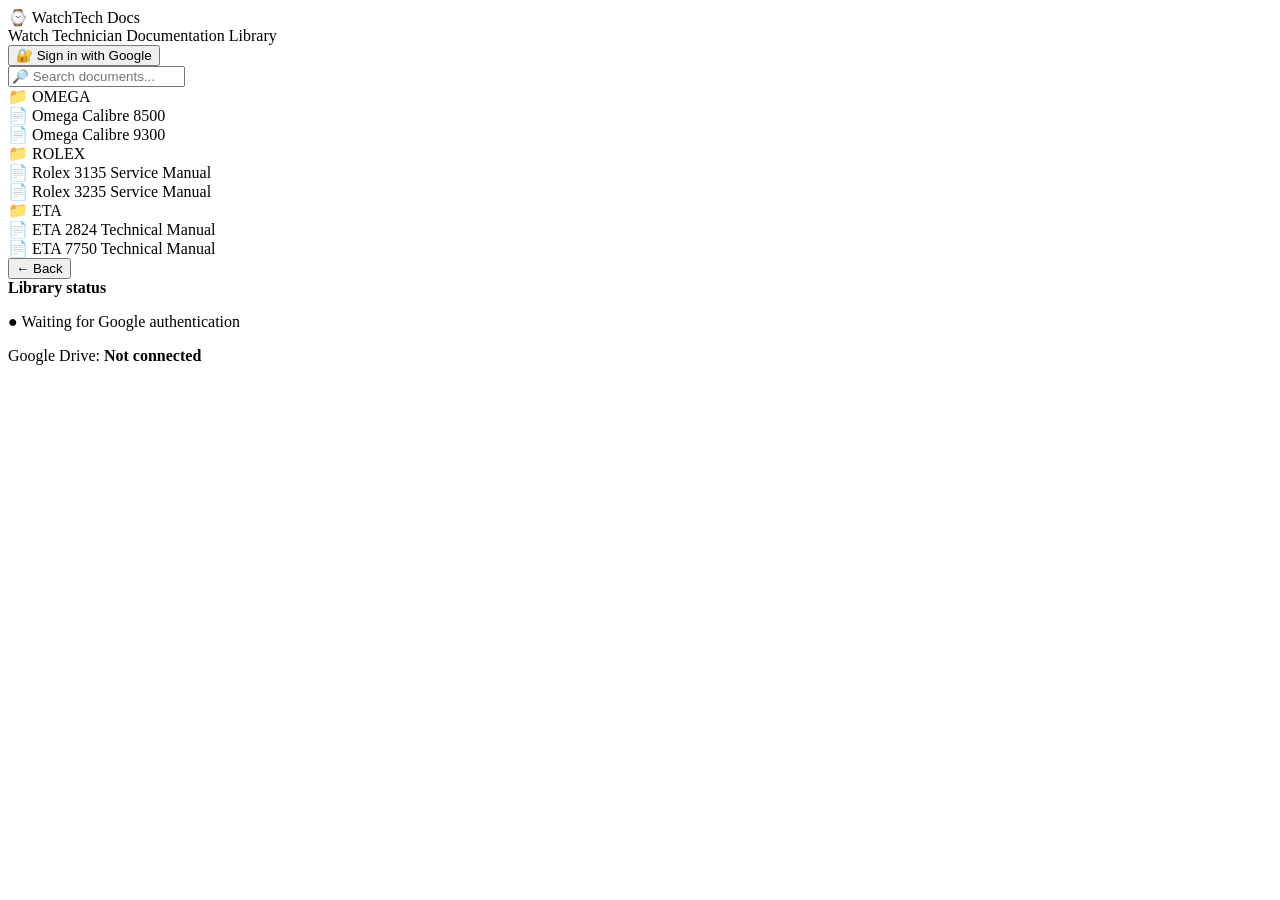
==== index_bak.html @ 0e1d1b46 "Rename index.html to index_bak.html" ====
<!DOCTYPE html>
<html lang="en">

<head>
    <meta charset="UTF-8">

    <meta name="viewport"
          content="width=device-width, initial-scale=1.0">

    <meta name="theme-color"
          content="#17202a">

    <title>WatchTech Docs</title>

    <link rel="stylesheet"
          href="style.css">

    <!-- Google Identity Services -->
    <script src="https://accounts.google.com/gsi/client"
            async
            defer></script>
</head>

<body>

<header>

    <div class="header-content">

        <div>
            <div class="logo">
                ⌚ WatchTech Docs
            </div>

            <div class="subtitle">
                Watch Technician Documentation Library
            </div>
        </div>

        <button class="sync-button"
                id="googleSignInButton">
            🔐 Sign in with Google
        </button>

    </div>

</header>


<main>

    <div id="userInfo"
         style="display:none; margin-bottom:20px;">
    </div>


    <input
        type="search"
        id="search"
        class="search-box"
        placeholder="🔎 Search documents..."
        oninput="searchDocuments()"
    >


    <div id="library"
         class="library">
    </div>

    <div id="breadcrumbs"></div>

    <div id="library"></div>

    <button id="backButton">
            ← Back
        </button>

<div id="breadcrumbs"></div>

<div id="library"></div>

    <div class="status">

        <strong>Library status</strong>

        <p id="connectionStatus">
            ● Waiting for Google authentication
        </p>

        <p>
            Google Drive:
            <strong id="driveStatus">
                Not connected
            </strong>
        </p>

    </div>

</main>


<script src="app.js"></script>

</body>
</html>
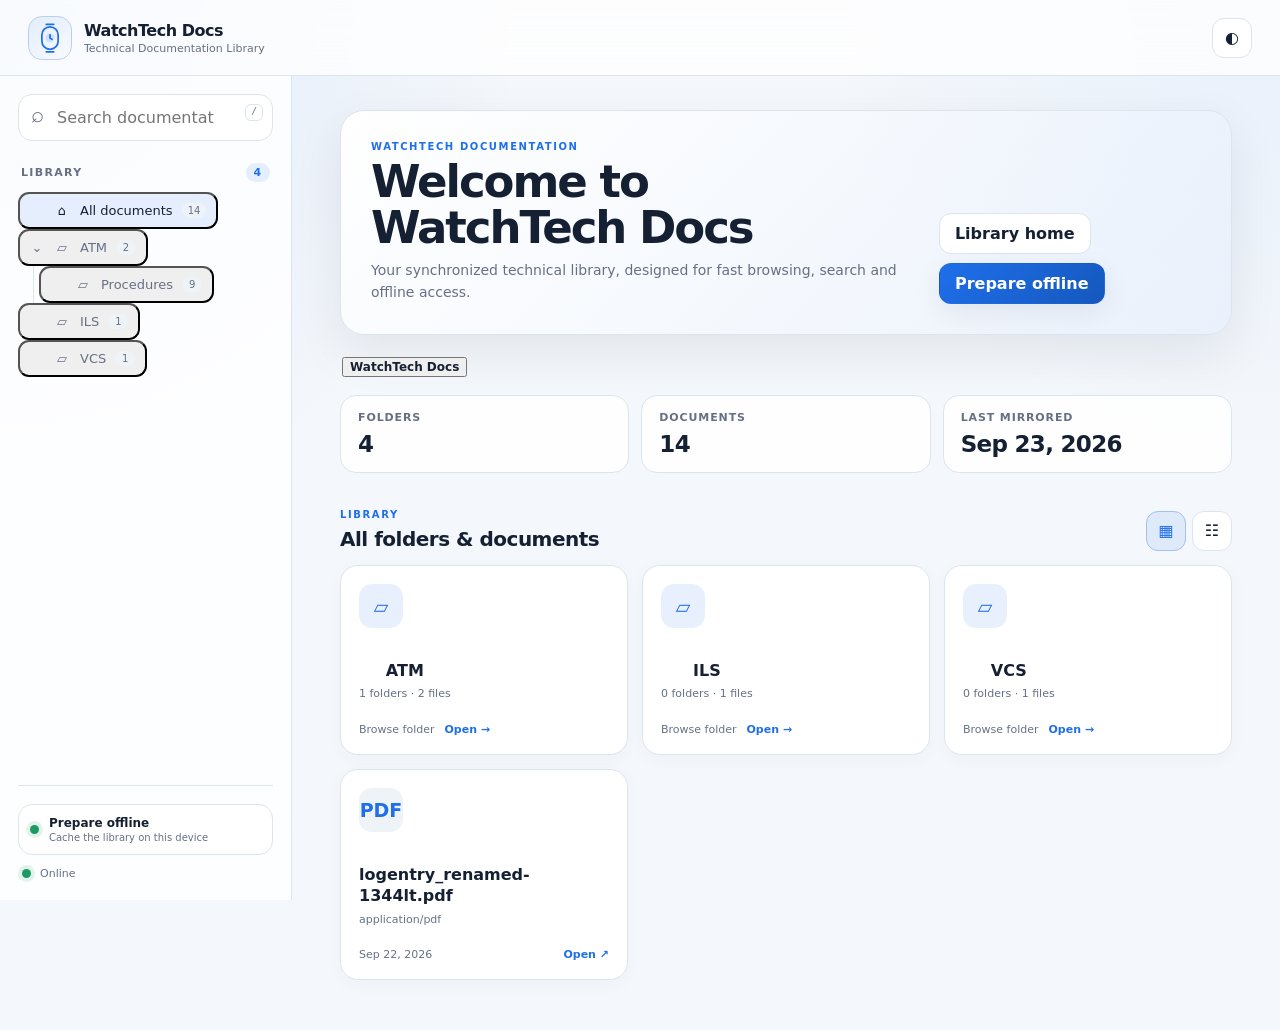
==== commit d709763e: "Rename index.html to index_bak.html" ====
--- a/index_bak.html
+++ b/index_bak.html
@@ -1,105 +1,129 @@
-<!DOCTYPE html>
+<!doctype html>
 <html lang="en">
+<head>
+  <meta charset="utf-8">
+  <meta name="viewport" content="width=device-width,initial-scale=1,viewport-fit=cover">
+  <meta name="theme-color" content="#0b1220">
+  <meta name="description" content="WatchTech Docs — technical documentation library">
+  <meta name="color-scheme" content="dark light">
+  <link rel="icon" href="icon.svg" type="image/svg+xml">
+  <link rel="manifest" href="manifest.webmanifest">
+  <link rel="stylesheet" href="style.css">
+  <title>WatchTech Docs</title>
+</head>
+<body>
+  <div class="app-shell">
+    <header class="topbar">
+      <div class="brand-block">
+        <button class="mobile-menu" id="mobileMenuBtn" aria-label="Open navigation" aria-expanded="false">
+          <span></span><span></span><span></span>
+        </button>
+        <a class="brand" href="./" aria-label="WatchTech Docs home">
+          <span class="brand-mark" aria-hidden="true">
+            <svg viewBox="0 0 48 48" fill="none" xmlns="http://www.w3.org/2000/svg">
+              <rect x="11" y="6" width="26" height="36" rx="13" stroke="currentColor" stroke-width="2.8"/>
+              <circle cx="24" cy="24" r="7.2" fill="currentColor" opacity=".15"/>
+              <path d="M24 19v5l3.3 2.2" stroke="currentColor" stroke-width="2.8" stroke-linecap="round" stroke-linejoin="round"/>
+              <path d="M18 2h12M18 46h12" stroke="currentColor" stroke-width="2.8" stroke-linecap="round"/>
+            </svg>
+          </span>
+          <span>
+            <strong>WatchTech Docs</strong>
+            <small>Technical Documentation Library</small>
+          </span>
+        </a>
+      </div>
 
-<head>
-    <meta charset="UTF-8">
+      <div class="topbar-actions">
+        <button class="icon-button" id="themeBtn" aria-label="Toggle theme" title="Toggle theme">◐</button>
+        <button class="install-btn" id="installBtn" hidden>Install app</button>
+      </div>
+    </header>
 
-    <meta name="viewport"
-          content="width=device-width, initial-scale=1.0">
+    <div class="layout">
+      <aside class="sidebar" id="sidebar" aria-label="Documentation navigation">
+        <div class="sidebar-inner">
+          <div class="search-wrap">
+            <span class="search-icon" aria-hidden="true">⌕</span>
+            <input id="searchInput" type="search" autocomplete="off" placeholder="Search documentation…" aria-label="Search documentation">
+            <kbd>/</kbd>
+          </div>
 
-    <meta name="theme-color"
-          content="#17202a">
+          <div class="sidebar-section-head">
+            <span>Library</span>
+            <span class="count-pill" id="treeCount">0</span>
+          </div>
 
-    <title>WatchTech Docs</title>
+          <nav id="tree" class="tree" aria-label="Documentation folders"></nav>
 
-    <link rel="stylesheet"
-          href="style.css">
+          <div class="sidebar-footer">
+            <button class="offline-action" id="offlineBtn">
+              <span class="offline-dot" id="offlineDot"></span>
+              <span>
+                <strong id="offlineText">Prepare offline</strong>
+                <small id="offlineMeta">Cache the library on this device</small>
+              </span>
+            </button>
+            <div class="sidebar-note">
+              <span class="status-dot" id="connectionDot"></span>
+              <span id="connectionText">Online</span>
+            </div>
+          </div>
+        </div>
+      </aside>
 
-    <!-- Google Identity Services -->
-    <script src="https://accounts.google.com/gsi/client"
-            async
-            defer></script>
-</head>
+      <main class="main" id="main">
+        <section class="hero">
+          <div>
+            <div class="eyebrow">WATCHTECH DOCUMENTATION</div>
+            <h1 id="pageTitle">Welcome to WatchTech Docs</h1>
+            <p id="pageDescription">Your synchronized technical library, available from GitHub Pages and designed for fast offline access.</p>
+          </div>
+          <div class="hero-actions">
+            <button class="secondary-btn" id="homeBtn">Library home</button>
+            <button class="primary-btn" id="offlineHeroBtn">Prepare offline</button>
+          </div>
+        </section>
 
-<body>
+        <div class="breadcrumbs" id="breadcrumbs" aria-label="Breadcrumbs"></div>
 
-<header>
+        <section class="stats-grid" id="statsGrid" aria-label="Library statistics">
+          <article class="stat-card"><span class="stat-label">Folders</span><strong id="folderStat">0</strong></article>
+          <article class="stat-card"><span class="stat-label">Documents</span><strong id="fileStat">0</strong></article>
+          <article class="stat-card"><span class="stat-label">Last mirrored</span><strong id="syncStat">—</strong></article>
+        </section>
 
-    <div class="header-content">
+        <section class="content-head">
+          <div>
+            <span class="section-kicker" id="sectionKicker">Library</span>
+            <h2 id="sectionTitle">All folders</h2>
+          </div>
+          <div class="view-tools">
+            <button class="view-button active" id="gridViewBtn" aria-label="Grid view">▦</button>
+            <button class="view-button" id="listViewBtn" aria-label="List view">☷</button>
+          </div>
+        </section>
 
-        <div>
-            <div class="logo">
-                ⌚ WatchTech Docs
+        <section id="content" class="content-grid" aria-live="polite"></section>
+
+        <section id="searchResults" class="search-results" hidden>
+          <div class="search-results-head">
+            <div>
+              <span class="section-kicker">Search</span>
+              <h2><span id="searchCount">0</span> matches</h2>
             </div>
-
-            <div class="subtitle">
-                Watch Technician Documentation Library
-            </div>
-        </div>
-
-        <button class="sync-button"
-                id="googleSignInButton">
-            🔐 Sign in with Google
-        </button>
-
+            <button class="secondary-btn" id="clearSearchBtn">Clear search</button>
+          </div>
+          <div id="resultsGrid" class="results-grid"></div>
+        </section>
+      </main>
     </div>
 
-</header>
+    <div class="mobile-backdrop" id="mobileBackdrop" hidden></div>
 
+    <div class="toast" id="toast" role="status" aria-live="polite"></div>
+  </div>
 
-<main>
-
-    <div id="userInfo"
-         style="display:none; margin-bottom:20px;">
-    </div>
-
-
-    <input
-        type="search"
-        id="search"
-        class="search-box"
-        placeholder="🔎 Search documents..."
-        oninput="searchDocuments()"
-    >
-
-
-    <div id="library"
-         class="library">
-    </div>
-
-    <div id="breadcrumbs"></div>
-
-    <div id="library"></div>
-
-    <button id="backButton">
-            ← Back
-        </button>
-
-<div id="breadcrumbs"></div>
-
-<div id="library"></div>
-
-    <div class="status">
-
-        <strong>Library status</strong>
-
-        <p id="connectionStatus">
-            ● Waiting for Google authentication
-        </p>
-
-        <p>
-            Google Drive:
-            <strong id="driveStatus">
-                Not connected
-            </strong>
-        </p>
-
-    </div>
-
-</main>
-
-
-<script src="app.js"></script>
-
+  <script src="app.js"></script>
 </body>
 </html>
--- a/style.css
+++ b/style.css
@@ -0,0 +1,204 @@
+:root {
+  --bg: #f4f7fb;
+  --panel: rgba(255,255,255,.88);
+  --panel-solid: #fff;
+  --panel-soft: #eef3f8;
+  --text: #152033;
+  --muted: #667085;
+  --line: #dce4ee;
+  --accent: #1f6feb;
+  --accent-strong: #1558bd;
+  --accent-soft: rgba(31,111,235,.10);
+  --success: #1a9b63;
+  --shadow: 0 18px 50px rgba(15,23,42,.08);
+  --shadow-soft: 0 8px 28px rgba(15,23,42,.07);
+  --radius-xl: 24px;
+  --radius-lg: 18px;
+  --radius-md: 14px;
+  --sidebar: 292px;
+  --topbar: 76px;
+}
+
+[data-theme="dark"] {
+  --bg: #09111f;
+  --panel: rgba(14,24,40,.90);
+  --panel-solid: #0f1a2b;
+  --panel-soft: #111f33;
+  --text: #eef4ff;
+  --muted: #9aa9bf;
+  --line: #23334a;
+  --accent: #67a3ff;
+  --accent-strong: #8ab6ff;
+  --accent-soft: rgba(103,163,255,.12);
+  --success: #51d19a;
+  --shadow: 0 24px 60px rgba(0,0,0,.28);
+  --shadow-soft: 0 10px 30px rgba(0,0,0,.22);
+}
+
+* { box-sizing: border-box; }
+html { scroll-behavior: smooth; }
+body {
+  margin: 0;
+  min-height: 100vh;
+  font-family: Inter, ui-sans-serif, system-ui, -apple-system, BlinkMacSystemFont, "Segoe UI", sans-serif;
+  background:
+    radial-gradient(circle at 0 0, rgba(31,111,235,.10), transparent 32%),
+    radial-gradient(circle at 100% 0, rgba(89,161,255,.08), transparent 28%),
+    var(--bg);
+  color: var(--text);
+}
+button, input { font: inherit; }
+button { color: inherit; }
+a { color: inherit; text-decoration: none; }
+
+.app-shell { min-height: 100vh; }
+.topbar {
+  height: var(--topbar);
+  position: sticky;
+  top: 0;
+  z-index: 30;
+  display: flex;
+  align-items: center;
+  justify-content: space-between;
+  padding: 0 28px;
+  border-bottom: 1px solid var(--line);
+  background: color-mix(in srgb, var(--panel) 88%, transparent);
+  backdrop-filter: blur(18px);
+}
+.brand-block, .topbar-actions { display: flex; align-items: center; gap: 12px; }
+.brand { display: inline-flex; align-items: center; gap: 12px; }
+.brand-mark {
+  width: 44px; height: 44px; display: grid; place-items: center;
+  border-radius: 14px;
+  background: linear-gradient(145deg, var(--accent-soft), transparent);
+  color: var(--accent);
+  border: 1px solid color-mix(in srgb, var(--accent) 18%, var(--line));
+}
+.brand-mark svg { width: 30px; height: 30px; }
+.brand strong { display: block; letter-spacing: -.03em; font-size: 16px; }
+.brand small { display: block; color: var(--muted); font-size: 11px; margin-top: 2px; }
+.mobile-menu { display: none; border: 0; background: transparent; padding: 8px; }
+.mobile-menu span { display: block; width: 21px; height: 2px; background: var(--text); margin: 4px 0; border-radius: 5px; }
+.icon-button, .view-button {
+  width: 40px; height: 40px; border-radius: 12px; border: 1px solid var(--line); background: var(--panel-solid); cursor: pointer;
+}
+.icon-button:hover, .view-button:hover { border-color: var(--accent); }
+.install-btn, .primary-btn, .secondary-btn {
+  border: 1px solid var(--line); border-radius: 12px; padding: 10px 15px; font-weight: 700; cursor: pointer;
+}
+.primary-btn { color: #fff; border-color: transparent; background: linear-gradient(135deg, var(--accent), var(--accent-strong)); box-shadow: var(--shadow-soft); }
+.secondary-btn { background: var(--panel-solid); }
+.secondary-btn:hover { border-color: var(--accent); }
+
+.layout { min-height: calc(100vh - var(--topbar)); display: grid; grid-template-columns: var(--sidebar) minmax(0,1fr); }
+.sidebar {
+  position: sticky; top: var(--topbar); height: calc(100vh - var(--topbar));
+  border-right: 1px solid var(--line); background: color-mix(in srgb, var(--panel) 94%, transparent);
+}
+.sidebar-inner { height: 100%; display: flex; flex-direction: column; padding: 18px; overflow: auto; }
+.search-wrap { position: relative; }
+.search-wrap input {
+  width: 100%; padding: 13px 42px 13px 38px; border: 1px solid var(--line); border-radius: 14px;
+  background: var(--panel-solid); color: var(--text); outline: none;
+}
+.search-wrap input:focus { border-color: var(--accent); box-shadow: 0 0 0 4px var(--accent-soft); }
+.search-icon { position: absolute; left: 13px; top: 8px; font-size: 22px; color: var(--muted); }
+kbd { position: absolute; right: 10px; top: 10px; font-size: 10px; color: var(--muted); border: 1px solid var(--line); border-radius: 6px; padding: 2px 5px; }
+.sidebar-section-head { display: flex; align-items: center; justify-content: space-between; margin: 22px 3px 10px; color: var(--muted); font-size: 11px; font-weight: 800; letter-spacing: .12em; text-transform: uppercase; }
+.count-pill { min-width: 24px; padding: 3px 7px; text-align: center; border-radius: 999px; background: var(--accent-soft); color: var(--accent); font-weight: 800; }
+.tree { display: grid; gap: 4px; }
+.tree-item { display: flex; align-items: center; gap: 9px; border-radius: 11px; padding: 9px 10px; cursor: pointer; color: var(--muted); font-size: 13px; }
+.tree-item:hover, .tree-item.active { background: var(--accent-soft); color: var(--text); }
+.tree-caret { width: 14px; flex: none; color: var(--muted); text-align: center; }
+.tree-icon { width: 18px; flex: none; }
+.tree-name { overflow: hidden; text-overflow: ellipsis; white-space: nowrap; flex: 1; }
+.tree-badge { font-size: 10px; min-width: 20px; text-align: center; padding: 2px 6px; border-radius: 999px; background: var(--panel-soft); color: var(--muted); }
+.tree-children { margin-left: 15px; border-left: 1px solid var(--line); padding-left: 5px; display: grid; gap: 2px; }
+.sidebar-footer { margin-top: auto; padding-top: 18px; border-top: 1px solid var(--line); display: grid; gap: 10px; }
+.offline-action { display: flex; gap: 10px; align-items: center; text-align: left; width: 100%; border: 1px solid var(--line); background: var(--panel-solid); border-radius: 14px; padding: 11px; cursor: pointer; }
+.offline-action strong { display: block; font-size: 12px; }
+.offline-action small { display: block; color: var(--muted); margin-top: 2px; font-size: 10px; }
+.offline-dot, .status-dot { width: 9px; height: 9px; flex: none; border-radius: 50%; background: var(--success); box-shadow: 0 0 0 4px color-mix(in srgb, var(--success) 12%, transparent); }
+.sidebar-note { display: flex; align-items: center; gap: 9px; color: var(--muted); font-size: 11px; padding: 2px 4px; }
+
+.main { min-width: 0; padding: 34px clamp(18px, 4vw, 48px) 50px; max-width: 1500px; width: 100%; margin: 0 auto; }
+.hero {
+  display: flex; align-items: flex-end; justify-content: space-between; gap: 28px; padding: 30px;
+  border: 1px solid var(--line); border-radius: var(--radius-xl); background:
+  linear-gradient(135deg, var(--panel-solid), color-mix(in srgb, var(--accent-soft) 60%, var(--panel-solid)));
+  box-shadow: var(--shadow);
+}
+.eyebrow, .section-kicker { color: var(--accent); font-size: 10px; font-weight: 900; letter-spacing: .16em; text-transform: uppercase; }
+.hero h1 { margin: 7px 0 8px; font-size: clamp(28px, 4vw, 45px); letter-spacing: -.045em; line-height: 1.02; }
+.hero p { margin: 0; max-width: 700px; color: var(--muted); line-height: 1.6; font-size: 14px; }
+.hero-actions { display: flex; gap: 9px; flex-wrap: wrap; }
+.breadcrumbs { display: flex; flex-wrap: wrap; gap: 6px; margin: 22px 2px 18px; color: var(--muted); font-size: 12px; }
+.breadcrumb { cursor: pointer; }
+.breadcrumb.current { color: var(--text); font-weight: 700; }
+.breadcrumb-sep { opacity: .55; }
+.stats-grid { display: grid; grid-template-columns: repeat(3, minmax(0,1fr)); gap: 12px; margin-bottom: 30px; }
+.stat-card { border: 1px solid var(--line); background: var(--panel); border-radius: 16px; padding: 15px 17px; }
+.stat-label { display: block; color: var(--muted); font-size: 11px; text-transform: uppercase; letter-spacing: .08em; font-weight: 800; }
+.stat-card strong { display: block; margin-top: 7px; font-size: 23px; letter-spacing: -.03em; }
+.content-head, .search-results-head { display: flex; justify-content: space-between; align-items: flex-end; gap: 18px; margin-bottom: 14px; }
+.content-head h2, .search-results-head h2 { margin: 5px 0 0; font-size: 20px; letter-spacing: -.025em; }
+.view-tools { display: flex; gap: 6px; }
+.view-button.active { background: var(--accent-soft); color: var(--accent); border-color: color-mix(in srgb, var(--accent) 30%, var(--line)); }
+.content-grid { display: grid; grid-template-columns: repeat(auto-fill, minmax(240px, 1fr)); gap: 14px; }
+.content-grid.list-mode { grid-template-columns: 1fr; }
+.card {
+  position: relative; min-width: 0; display: flex; flex-direction: column; justify-content: space-between; gap: 20px;
+  border: 1px solid var(--line); border-radius: var(--radius-lg); background: var(--panel-solid); padding: 18px;
+  box-shadow: 0 4px 18px rgba(15,23,42,.03); transition: transform .16s ease, box-shadow .16s ease, border-color .16s ease;
+}
+.card:hover { transform: translateY(-2px); border-color: color-mix(in srgb, var(--accent) 34%, var(--line)); box-shadow: var(--shadow-soft); }
+.list-mode .card { flex-direction: row; align-items: center; gap: 16px; padding: 14px 16px; }
+.card-top { display: flex; align-items: flex-start; justify-content: space-between; gap: 10px; }
+.type-icon { width: 44px; height: 44px; display: grid; place-items: center; flex: none; border-radius: 13px; background: var(--accent-soft); color: var(--accent); font-size: 19px; font-weight: 900; }
+.file-card .type-icon { background: var(--panel-soft); }
+.card-title { margin: 12px 0 5px; font-weight: 800; line-height: 1.35; overflow-wrap: anywhere; }
+.card-meta { color: var(--muted); font-size: 11px; line-height: 1.5; }
+.card-footer { display: flex; align-items: center; justify-content: space-between; gap: 10px; margin-top: auto; }
+.open-label { font-size: 11px; font-weight: 800; color: var(--accent); }
+.item-count { color: var(--muted); font-size: 11px; }
+.list-mode .card-title { margin: 0 0 3px; }
+.list-mode .card-footer { margin-left: auto; min-width: 110px; }
+.search-results { margin-top: 36px; padding-top: 30px; border-top: 1px solid var(--line); }
+.results-grid { display: grid; grid-template-columns: repeat(auto-fill,minmax(250px,1fr)); gap: 12px; }
+.empty-state { grid-column: 1/-1; border: 1px dashed var(--line); border-radius: 18px; padding: 44px 20px; text-align: center; color: var(--muted); background: var(--panel); }
+.empty-state strong { display: block; color: var(--text); margin-bottom: 5px; }
+.skeleton { min-height: 150px; background: linear-gradient(90deg, var(--panel-soft), var(--panel), var(--panel-soft)); background-size: 200% 100%; animation: shimmer 1.3s infinite; }
+@keyframes shimmer { to { background-position: -200% 0; } }
+.mobile-backdrop { position: fixed; inset: var(--topbar) 0 0; background: rgba(2,8,23,.45); z-index: 25; }
+.toast { position: fixed; left: 50%; bottom: 24px; transform: translate(-50%, 20px); opacity: 0; pointer-events: none; background: var(--text); color: var(--bg); padding: 11px 16px; border-radius: 12px; font-size: 12px; font-weight: 700; transition: opacity .2s ease, transform .2s ease; z-index: 60; box-shadow: var(--shadow); }
+.toast.show { opacity: 1; transform: translate(-50%, 0); }
+
+@media (max-width: 980px) {
+  :root { --sidebar: 270px; }
+  .hero { align-items: flex-start; flex-direction: column; }
+}
+@media (max-width: 760px) {
+  :root { --topbar: 68px; }
+  .topbar { padding: 0 14px; }
+  .mobile-menu { display: block; }
+  .layout { display: block; }
+  .sidebar { position: fixed; left: 0; top: var(--topbar); bottom: 0; width: min(88vw, 320px); height: auto; z-index: 40; transform: translateX(-102%); transition: transform .2s ease; box-shadow: var(--shadow); }
+  .sidebar.open { transform: translateX(0); }
+  .main { padding: 18px 14px 36px; }
+  .hero { padding: 22px; border-radius: 20px; }
+  .stats-grid { grid-template-columns: 1fr 1fr; }
+  .stats-grid .stat-card:last-child { grid-column: 1/-1; }
+  .content-grid { grid-template-columns: repeat(auto-fill, minmax(210px, 1fr)); }
+}
+@media (max-width: 480px) {
+  .brand small { display: none; }
+  .brand-mark { width: 40px; height: 40px; border-radius: 12px; }
+  .install-btn { display: none; }
+  .hero-actions { width: 100%; }
+  .hero-actions button { flex: 1 1 0; }
+  .stats-grid { grid-template-columns: 1fr; }
+  .stats-grid .stat-card:last-child { grid-column: auto; }
+  .content-grid { grid-template-columns: 1fr; }
+  .list-mode .card { align-items: flex-start; }
+  .list-mode .card-footer { min-width: auto; }
+}
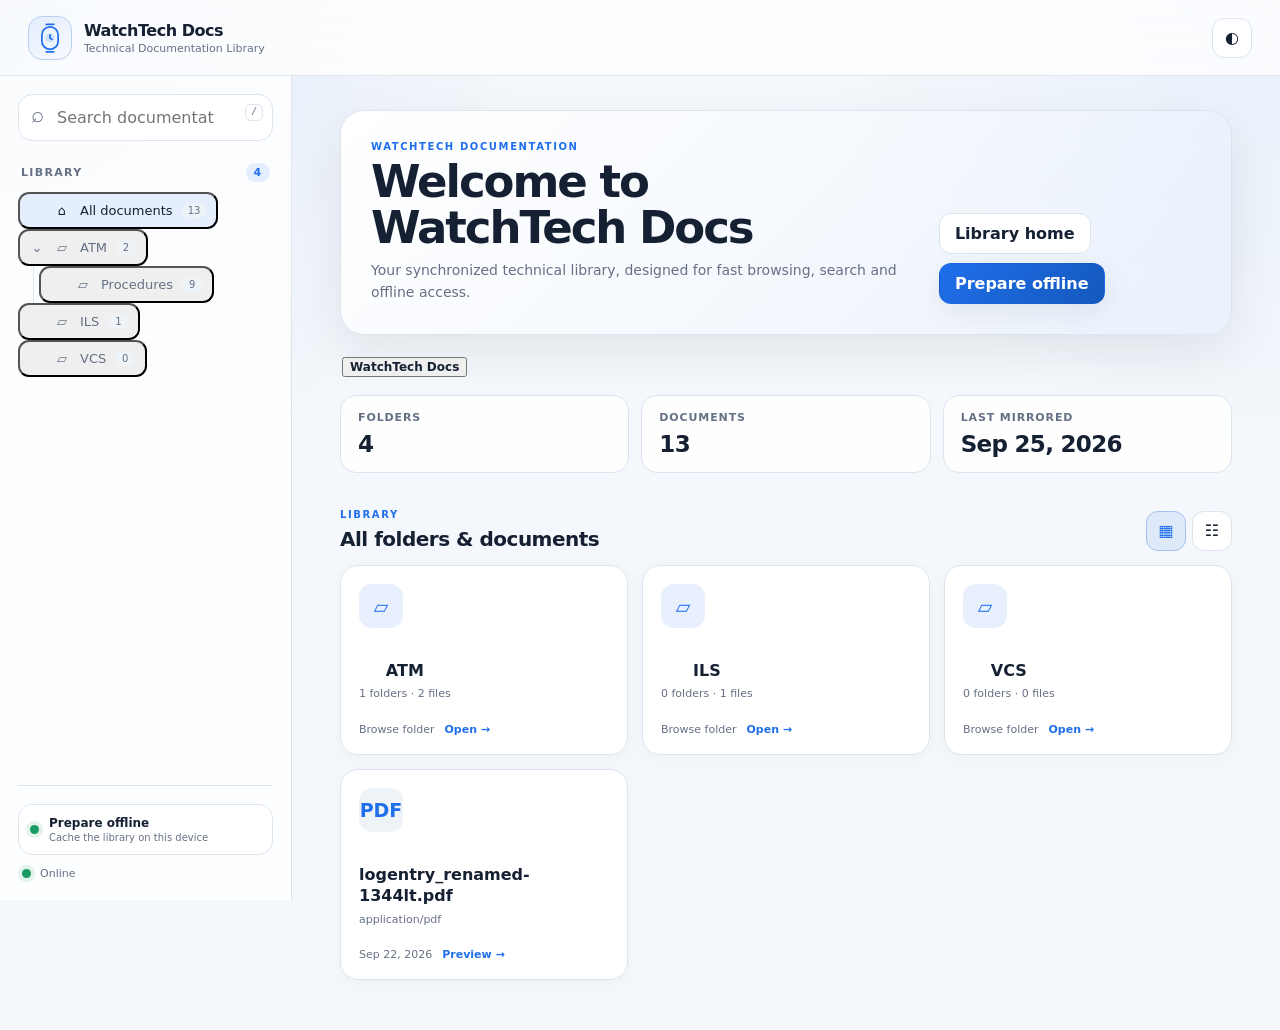
==== commit 9e44be14: "Rename index.html to index_bak.html" ====
--- a/index_bak.html
+++ b/index_bak.html
@@ -121,6 +121,25 @@
 
     <div class="mobile-backdrop" id="mobileBackdrop" hidden></div>
 
+
+    <dialog class="viewer-dialog" id="viewer" aria-labelledby="viewerTitle">
+      <div class="viewer-shell">
+        <header class="viewer-head">
+          <div class="viewer-heading">
+            <span class="section-kicker">Document viewer</span>
+            <h2 id="viewerTitle">Document</h2>
+            <p id="viewerMeta">—</p>
+          </div>
+          <div class="viewer-actions">
+            <a class="secondary-btn" id="viewerDownload" href="#" download>Download</a>
+            <button class="secondary-btn" id="viewerNewTab" type="button">Open separately</button>
+            <button class="icon-button viewer-close" id="viewerClose" type="button" aria-label="Close viewer">×</button>
+          </div>
+        </header>
+        <div class="viewer-body" id="viewerBody"></div>
+      </div>
+    </dialog>
+
     <div class="toast" id="toast" role="status" aria-live="polite"></div>
   </div>
 
--- a/style.css
+++ b/style.css
@@ -202,3 +202,32 @@
   .list-mode .card { align-items: flex-start; }
   .list-mode .card-footer { min-width: auto; }
 }
+
+
+.viewer-dialog { width: min(1400px, 96vw); height: min(92vh, 980px); padding: 0; border: 0; border-radius: 24px; overflow: hidden; background: var(--panel); color: var(--text); box-shadow: 0 28px 90px rgba(0,0,0,.35); }
+.viewer-dialog::backdrop { background: rgba(4,9,18,.72); backdrop-filter: blur(6px); }
+.viewer-shell { display: grid; grid-template-rows: auto minmax(0,1fr); height: 100%; min-height: 0; }
+.viewer-head { display: flex; align-items: center; justify-content: space-between; gap: 20px; padding: 18px 20px; border-bottom: 1px solid var(--line); background: var(--panel); }
+.viewer-heading { min-width: 0; }
+.viewer-heading h2 { margin: 2px 0 4px; font-size: clamp(18px,2vw,24px); overflow: hidden; text-overflow: ellipsis; white-space: nowrap; }
+.viewer-heading p { margin: 0; color: var(--muted); font-size: 12px; }
+.viewer-actions { display:flex; align-items:center; gap:8px; flex-wrap: wrap; justify-content:flex-end; }
+.viewer-close { font-size: 24px; line-height: 1; width: 42px; height: 42px; }
+.viewer-body { min-height: 0; overflow: auto; background: var(--panel-soft); display: grid; place-items: center; }
+.viewer-frame { width: 100%; height: 100%; border: 0; background: #fff; }
+.viewer-image { max-width: 100%; max-height: 100%; width: auto; height: auto; object-fit: contain; padding: 28px; }
+.viewer-media { width: min(800px, 88%); }
+.viewer-video { max-height: 72vh; }
+.viewer-text { width: 100%; height: 100%; margin: 0; padding: 28px; box-sizing: border-box; overflow: auto; white-space: pre-wrap; overflow-wrap: anywhere; font: 13px/1.65 ui-monospace, SFMono-Regular, Menlo, Monaco, Consolas, monospace; color: var(--text); }
+.viewer-unsupported { text-align:center; padding:48px 24px; max-width: 560px; }
+.viewer-unsupported-icon { display:grid; place-items:center; margin:0 auto 18px; width:76px; height:76px; border-radius:20px; background:var(--panel); border:1px solid var(--line); font-weight:900; font-size:14px; }
+.viewer-unsupported h3 { margin: 0 0 8px; font-size: 20px; }
+.viewer-unsupported p { margin: 0 0 6px; color:var(--text); overflow-wrap:anywhere; }
+.viewer-unsupported small { color:var(--muted); }
+.card.file-card { cursor: pointer; text-align: left; width: 100%; }
+@media (max-width: 720px) {
+  .viewer-dialog { width: 100vw; height: 100vh; max-width: none; max-height: none; border-radius: 0; }
+  .viewer-head { align-items: flex-start; }
+  .viewer-actions { width: 100%; justify-content: flex-end; }
+  .viewer-head { flex-direction: column; }
+}
